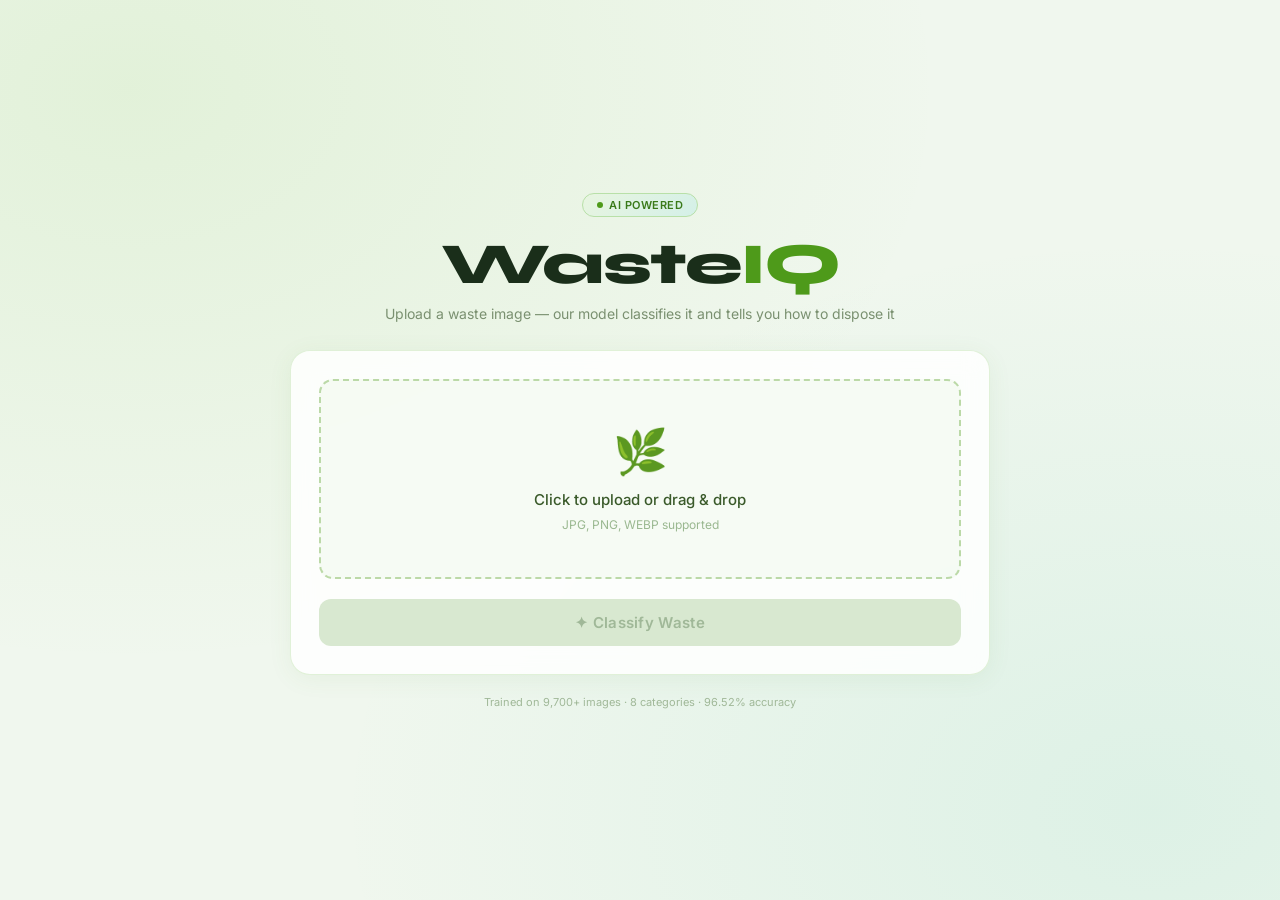
==== frontend/index.html @ 630328a3 "Initial commit - WasteIQ waste classification system" ====
<!DOCTYPE html>
<html lang="en">
<head>
    <meta charset="UTF-8">
    <meta name="viewport" content="width=device-width, initial-scale=1.0">
    <title>WasteIQ — AI Waste Classification</title>
    <link rel="stylesheet" href="style.css">
</head>
<body>
<div class="container">

    <div class="header">
        <div class="ai-badge">AI POWERED</div>
        <h1>Waste<span>IQ</span></h1>
        <p>Upload a waste image — our model classifies it and tells you how to dispose it</p>
    </div>

    <div class="card">
        <div class="upload-area" id="upload-area">
            <input type="file" id="file-input" accept="image/*" hidden>
            <div class="upload-content" id="upload-content">
                <div class="upload-icon">🌿</div>
                <p>Click to upload or drag & drop</p>
                <span>JPG, PNG, WEBP supported</span>
            </div>
            <img id="preview-img" src="" alt="preview" hidden>
        </div>
        <button class="predict-btn" id="predict-btn" disabled>
            ✦ Classify Waste
        </button>
        <div class="scan-line" id="scan-line"></div>
    </div>

    <div class="result-card" id="result-card" hidden>
        <div class="result-header">
            <h2>Prediction Result</h2>
            <span class="waste-type-badge" id="waste-type-badge">—</span>
        </div>
        <div class="result-grid">
            <div class="result-item">
                <span class="label">Category</span>
                <span class="value" id="category">—</span>
            </div>
            <div class="result-item">
                <span class="label">Reusable</span>
                <span class="value" id="reusable">—</span>
            </div>
            <div class="result-item">
                <span class="label">Recyclable</span>
                <span class="value" id="recyclable">—</span>
            </div>
            <div class="result-item">
                <span class="label">Waste Type</span>
                <span class="value" id="waste-type">—</span>
            </div>
        </div>
        <div class="confidence-wrap">
            <div class="confidence-top">
                <span class="label">Confidence Score</span>
                <span class="value" id="confidence">—</span>
            </div>
            <div class="confidence-bar-bg">
                <div class="confidence-bar-fill" id="conf-bar"></div>
            </div>
        </div>
        <div class="disposal-box">
            <span class="label">♻ Disposal Suggestion</span>
            <p id="disposal">—</p>
        </div>
    </div>

    <div class="footer">
        Trained on 9,700+ images · 8 categories · 96.52% accuracy
    </div>

</div>
<script src="script.js"></script>
</body>
</html>
---- frontend/style.css ----
@import url('https://fonts.googleapis.com/css2?family=Inter:wght@300;400;500;600;700&family=Syne:wght@700;800&display=swap');

* { margin: 0; padding: 0; box-sizing: border-box; }

body {
    font-family: 'Inter', sans-serif;
    background: #f0f7ee;
    min-height: 100vh;
    display: flex;
    align-items: center;
    justify-content: center;
    padding: 2rem;
    background-image:
        radial-gradient(ellipse at 10% 10%, rgba(126,200,67,0.12) 0%, transparent 50%),
        radial-gradient(ellipse at 90% 90%, rgba(56,189,158,0.1) 0%, transparent 50%);
}

.container {
    width: 100%;
    max-width: 700px;
    display: flex;
    flex-direction: column;
    gap: 1.25rem;
}

/* Header */
.header {
    text-align: center;
    margin-bottom: 0.5rem;
    animation: fadeDown 0.6s ease;
}

.header h1 {
    font-family: 'Syne', sans-serif;
    font-size: 58px;
    font-weight: 800;
    color: #1a2e1a;
    letter-spacing: -1.5px;
    margin-bottom: 6px;
}

.header h1 span { color: #4e9a1a; }

.header p {
    font-size: 14px;
    color: #7a9070;
    font-weight: 400;
}

.ai-badge {
    display: inline-flex;
    align-items: center;
    gap: 6px;
    background: linear-gradient(135deg, #e8f5e0, #d4f0e8);
    border: 1px solid #b8e0a8;
    border-radius: 20px;
    padding: 4px 14px;
    font-size: 11px;
    font-weight: 600;
    color: #3a7a1a;
    margin-bottom: 12px;
    letter-spacing: 0.5px;
}

.ai-badge::before {
    content: '';
    width: 6px;
    height: 6px;
    border-radius: 50%;
    background: #4e9a1a;
    animation: pulse 1.5s infinite;
}

/* Card base */
.card {
    background: rgba(255,255,255,0.85);
    border: 1px solid rgba(180,220,160,0.4);
    border-radius: 20px;
    padding: 1.75rem;
    backdrop-filter: blur(12px);
    box-shadow: 0 4px 24px rgba(80,140,60,0.07);
    animation: fadeUp 0.5s ease;
}

/* Upload Area */
.upload-area {
    border: 2px dashed rgba(78,154,26,0.35);
    border-radius: 14px;
    padding: 2.5rem 1.5rem;
    text-align: center;
    cursor: pointer;
    transition: all 0.25s ease;
    min-height: 200px;
    display: flex;
    align-items: center;
    justify-content: center;
    margin-bottom: 1.25rem;
    background: rgba(240,247,235,0.5);
}

.upload-area:hover {
    border-color: #4e9a1a;
    background: rgba(126,200,67,0.06);
    transform: translateY(-2px);
}

.upload-area.dragover {
    border-color: #4e9a1a;
    background: rgba(126,200,67,0.1);
    transform: scale(1.01);
}

.upload-icon { font-size: 44px; margin-bottom: 0.75rem; }

.upload-content p {
    font-size: 15px;
    color: #3a5a2a;
    font-weight: 500;
    margin-bottom: 4px;
}

.upload-content span {
    font-size: 12px;
    color: #9ab890;
}

#preview-img {
    max-width: 100%;
    max-height: 280px;
    border-radius: 10px;
    object-fit: contain;
}

/* Button */
.predict-btn {
    width: 100%;
    padding: 14px;
    background: linear-gradient(135deg, #5aaa20, #3a8010);
    color: white;
    border: none;
    border-radius: 12px;
    font-size: 15px;
    font-weight: 600;
    font-family: 'Inter', sans-serif;
    cursor: pointer;
    transition: all 0.25s ease;
    letter-spacing: 0.3px;
    box-shadow: 0 4px 16px rgba(78,154,26,0.25);
    display: flex;
    align-items: center;
    justify-content: center;
    gap: 8px;
}

.predict-btn:hover:not(:disabled) {
    transform: translateY(-2px);
    box-shadow: 0 8px 28px rgba(78,154,26,0.3);
}

.predict-btn:active:not(:disabled) { transform: translateY(0); }

.predict-btn:disabled {
    background: #d8e8d0;
    color: #a0b898;
    cursor: not-allowed;
    box-shadow: none;
}

/* Scanning animation */
.scan-line {
    display: none;
    width: 100%;
    height: 2px;
    background: linear-gradient(90deg, transparent, #4e9a1a, transparent);
    border-radius: 2px;
    margin-top: 1rem;
    animation: scan 1.2s ease-in-out infinite;
}

.scan-line.active { display: block; }

/* Result Card */
.result-card {
    background: rgba(255,255,255,0.9);
    border: 1px solid rgba(126,200,67,0.3);
    border-radius: 20px;
    padding: 1.75rem;
    box-shadow: 0 4px 24px rgba(80,140,60,0.08);
    animation: fadeUp 0.5s ease;
}

.result-header {
    display: flex;
    align-items: center;
    justify-content: space-between;
    margin-bottom: 1.25rem;
}

.result-header h2 {
    font-family: 'Syne', sans-serif;
    font-size: 17px;
    color: #1a2e1a;
    font-weight: 700;
}

.waste-type-badge {
    padding: 5px 16px;
    border-radius: 20px;
    font-size: 12px;
    font-weight: 700;
    background: linear-gradient(135deg, #e8f5e0, #d4f0c8);
    color: #2a6a0a;
    border: 1px solid #b8e0a0;
    letter-spacing: 0.5px;
}

.result-grid {
    display: grid;
    grid-template-columns: 1fr 1fr;
    gap: 10px;
    margin-bottom: 10px;
}

.result-item {
    background: #f7fbf4;
    border: 1px solid rgba(180,220,160,0.5);
    border-radius: 12px;
    padding: 12px 14px;
    display: flex;
    flex-direction: column;
    gap: 5px;
    transition: transform 0.2s, box-shadow 0.2s;
}

.result-item:hover {
    transform: translateY(-2px);
    box-shadow: 0 4px 12px rgba(80,140,60,0.08);
}

.label {
    font-size: 10px;
    color: #9ab090;
    text-transform: uppercase;
    letter-spacing: 0.8px;
    font-weight: 600;
}

.value {
    font-size: 15px;
    font-weight: 600;
    color: #1a2e1a;
}

.value.biodegradable     { color: #3a8a1a; }
.value.non-biodegradable { color: #c04040; }
.value.yes { color: #3a8a1a; }
.value.no  { color: #c04040; }

/* Confidence */
.confidence-wrap {
    background: #f7fbf4;
    border: 1px solid rgba(180,220,160,0.5);
    border-radius: 12px;
    padding: 12px 14px;
    margin-bottom: 10px;
}

.confidence-top {
    display: flex;
    justify-content: space-between;
    align-items: center;
    margin-bottom: 10px;
}

.confidence-bar-bg {
    height: 8px;
    background: #e4f0dc;
    border-radius: 10px;
    overflow: hidden;
}

.confidence-bar-fill {
    height: 100%;
    border-radius: 10px;
    background: linear-gradient(90deg, #7ec843, #4e9a1a);
    width: 0%;
    transition: width 1.2s cubic-bezier(0.4, 0, 0.2, 1);
}

/* Disposal */
.disposal-box {
    background: linear-gradient(135deg, #f0fbe8, #e8f8f0);
    border: 1px solid rgba(126,200,67,0.25);
    border-radius: 12px;
    padding: 14px 16px;
    display: flex;
    flex-direction: column;
    gap: 7px;
}

.disposal-box p {
    font-size: 14px;
    color: #3a5a2a;
    line-height: 1.7;
    font-weight: 400;
}

/* Footer */
.footer {
    text-align: center;
    font-size: 11px;
    color: #a0b898;
    animation: fadeUp 0.7s ease;
}

/* Animations */
@keyframes fadeUp {
    from { opacity: 0; transform: translateY(16px); }
    to   { opacity: 1; transform: translateY(0); }
}

@keyframes fadeDown {
    from { opacity: 0; transform: translateY(-16px); }
    to   { opacity: 1; transform: translateY(0); }
}

@keyframes pulse {
    0%, 100% { opacity: 1; transform: scale(1); }
    50%       { opacity: 0.5; transform: scale(1.4); }
}

@keyframes scan {
    0%   { transform: translateX(-100%); }
    100% { transform: translateX(100%); }
}
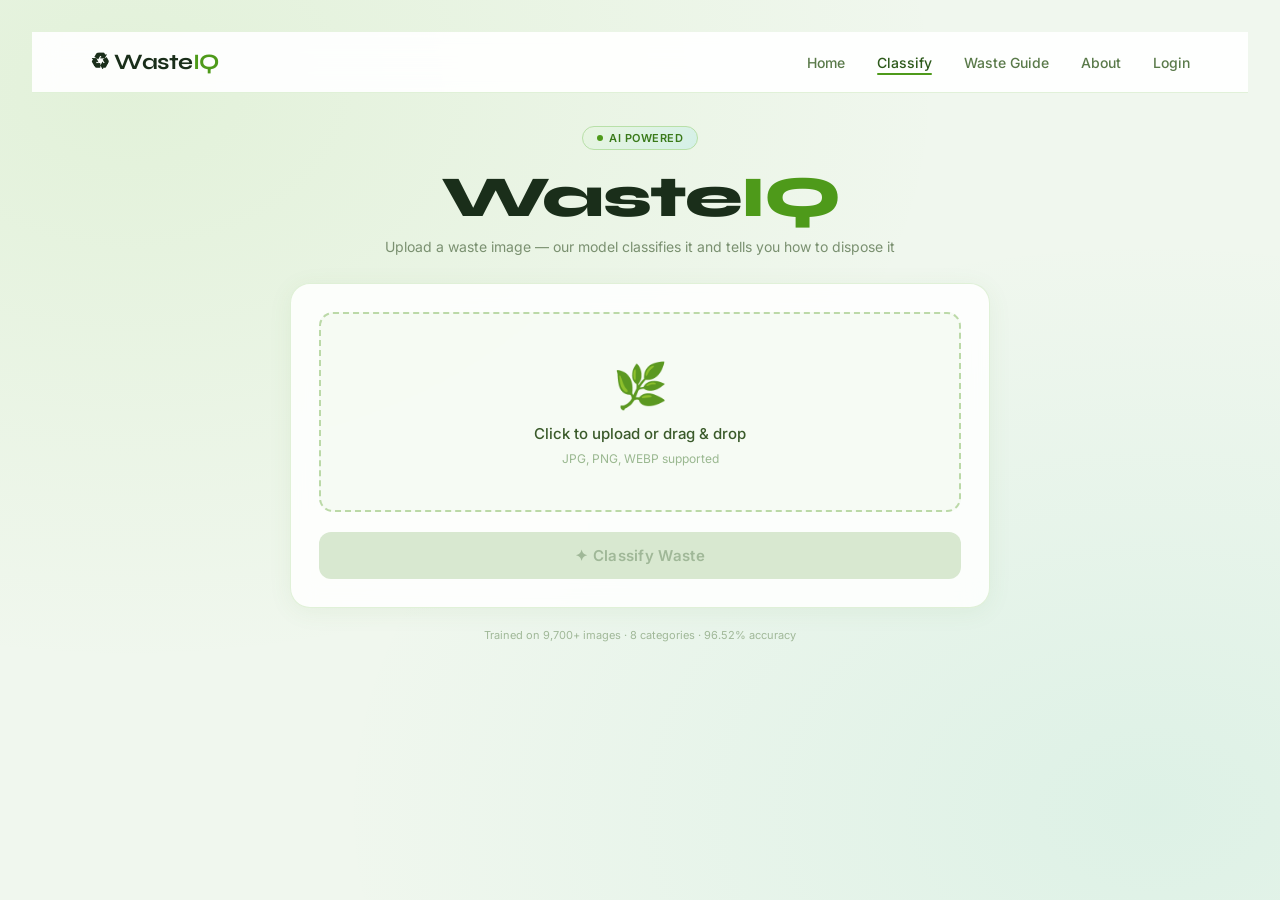
==== commit 1a981a30: "Enhanced frontend — 4 pages, login, admin panel, updated metadata" ====
--- a/frontend/index.html
+++ b/frontend/index.html
@@ -3,77 +3,92 @@
 <head>
     <meta charset="UTF-8">
     <meta name="viewport" content="width=device-width, initial-scale=1.0">
-    <title>WasteIQ — AI Waste Classification</title>
+    <title>WasteIQ — Classify</title>
     <link rel="stylesheet" href="style.css">
 </head>
 <body>
-<div class="container">
 
-    <div class="header">
-        <div class="ai-badge">AI POWERED</div>
-        <h1>Waste<span>IQ</span></h1>
-        <p>Upload a waste image — our model classifies it and tells you how to dispose it</p>
+    <nav class="navbar">
+        <div class="nav-container">
+            <a href="home.html" class="nav-logo">♻ Waste<span>IQ</span></a>
+            <ul class="nav-links">
+                <li><a href="home.html" class="nav-link">Home</a></li>
+                <li><a href="index.html" class="nav-link active">Classify</a></li>
+                <li><a href="guide.html" class="nav-link">Waste Guide</a></li>
+                <li><a href="about.html" class="nav-link">About</a></li>
+                <li><a href="login.html" class="nav-link">Login</a></li>
+            </ul>
+        </div>
+    </nav>
+
+    <div class="container">
+
+        <div class="header">
+            <div class="ai-badge">AI POWERED</div>
+            <h1>Waste<span>IQ</span></h1>
+            <p>Upload a waste image — our model classifies it and tells you how to dispose it</p>
+        </div>
+
+        <div class="card">
+            <div class="upload-area" id="upload-area">
+                <input type="file" id="file-input" accept="image/*" hidden>
+                <div class="upload-content" id="upload-content">
+                    <div class="upload-icon">🌿</div>
+                    <p>Click to upload or drag & drop</p>
+                    <span>JPG, PNG, WEBP supported</span>
+                </div>
+                <img id="preview-img" src="" alt="preview" hidden>
+            </div>
+            <button class="predict-btn" id="predict-btn" disabled>
+                ✦ Classify Waste
+            </button>
+            <div class="scan-line" id="scan-line"></div>
+        </div>
+
+        <div class="result-card" id="result-card" hidden>
+            <div class="result-header">
+                <h2>Prediction Result</h2>
+                <span class="waste-type-badge" id="waste-type-badge">—</span>
+            </div>
+            <div class="result-grid">
+                <div class="result-item">
+                    <span class="label">Category</span>
+                    <span class="value" id="category">—</span>
+                </div>
+                <div class="result-item">
+                    <span class="label">Reusable</span>
+                    <span class="value" id="reusable">—</span>
+                </div>
+                <div class="result-item">
+                    <span class="label">Recyclable</span>
+                    <span class="value" id="recyclable">—</span>
+                </div>
+                <div class="result-item">
+                    <span class="label">Waste Type</span>
+                    <span class="value" id="waste-type">—</span>
+                </div>
+            </div>
+            <div class="confidence-wrap">
+                <div class="confidence-top">
+                    <span class="label">Confidence Score</span>
+                    <span class="value" id="confidence">—</span>
+                </div>
+                <div class="confidence-bar-bg">
+                    <div class="confidence-bar-fill" id="conf-bar"></div>
+                </div>
+            </div>
+            <div class="disposal-box">
+                <span class="label">♻ Disposal Suggestion</span>
+                <p id="disposal">—</p>
+            </div>
+        </div>
+
+        <div class="footer">
+            Trained on 9,700+ images · 8 categories · 96.52% accuracy
+        </div>
+
     </div>
 
-    <div class="card">
-        <div class="upload-area" id="upload-area">
-            <input type="file" id="file-input" accept="image/*" hidden>
-            <div class="upload-content" id="upload-content">
-                <div class="upload-icon">🌿</div>
-                <p>Click to upload or drag & drop</p>
-                <span>JPG, PNG, WEBP supported</span>
-            </div>
-            <img id="preview-img" src="" alt="preview" hidden>
-        </div>
-        <button class="predict-btn" id="predict-btn" disabled>
-            ✦ Classify Waste
-        </button>
-        <div class="scan-line" id="scan-line"></div>
-    </div>
-
-    <div class="result-card" id="result-card" hidden>
-        <div class="result-header">
-            <h2>Prediction Result</h2>
-            <span class="waste-type-badge" id="waste-type-badge">—</span>
-        </div>
-        <div class="result-grid">
-            <div class="result-item">
-                <span class="label">Category</span>
-                <span class="value" id="category">—</span>
-            </div>
-            <div class="result-item">
-                <span class="label">Reusable</span>
-                <span class="value" id="reusable">—</span>
-            </div>
-            <div class="result-item">
-                <span class="label">Recyclable</span>
-                <span class="value" id="recyclable">—</span>
-            </div>
-            <div class="result-item">
-                <span class="label">Waste Type</span>
-                <span class="value" id="waste-type">—</span>
-            </div>
-        </div>
-        <div class="confidence-wrap">
-            <div class="confidence-top">
-                <span class="label">Confidence Score</span>
-                <span class="value" id="confidence">—</span>
-            </div>
-            <div class="confidence-bar-bg">
-                <div class="confidence-bar-fill" id="conf-bar"></div>
-            </div>
-        </div>
-        <div class="disposal-box">
-            <span class="label">♻ Disposal Suggestion</span>
-            <p id="disposal">—</p>
-        </div>
-    </div>
-
-    <div class="footer">
-        Trained on 9,700+ images · 8 categories · 96.52% accuracy
-    </div>
-
-</div>
-<script src="script.js"></script>
+    <script src="script.js"></script>
 </body>
 </html>
--- a/frontend/style.css
+++ b/frontend/style.css
@@ -332,4 +332,78 @@
 @keyframes scan {
     0%   { transform: translateX(-100%); }
     100% { transform: translateX(100%); }
+}
+
+/* ── Navbar ── */
+.navbar {
+    width: 100%;
+    background: rgba(255,255,255,0.92);
+    border-bottom: 1px solid rgba(180,220,160,0.4);
+    backdrop-filter: blur(12px);
+    position: sticky;
+    top: 0;
+    z-index: 100;
+    padding: 0 2rem;
+}
+
+.nav-container {
+    max-width: 1100px;
+    margin: 0 auto;
+    display: flex;
+    align-items: center;
+    justify-content: space-between;
+    height: 60px;
+}
+
+.nav-logo {
+    font-family: 'Syne', sans-serif;
+    font-size: 22px;
+    font-weight: 700;
+    color: #1a2e1a;
+    text-decoration: none;
+    letter-spacing: -0.5px;
+}
+
+.nav-logo span { color: #4e9a1a; }
+
+.nav-links {
+    list-style: none;
+    display: flex;
+    gap: 2rem;
+}
+
+.nav-link {
+    font-size: 14px;
+    font-weight: 500;
+    color: #5a7a4a;
+    text-decoration: none;
+    transition: color 0.2s;
+    position: relative;
+    padding-bottom: 4px;
+}
+
+.nav-link:hover { color: #2d5a1b; }
+
+.nav-link.active {
+    color: #2d5a1b;
+}
+
+.nav-link.active::after {
+    content: '';
+    position: absolute;
+    bottom: 0;
+    left: 0;
+    width: 100%;
+    height: 2px;
+    background: #4e9a1a;
+    border-radius: 2px;
+}
+
+/* ── Classify page layout fix ── */
+body {
+    display: block;
+}
+
+.container {
+    margin: 2rem auto;
 }
